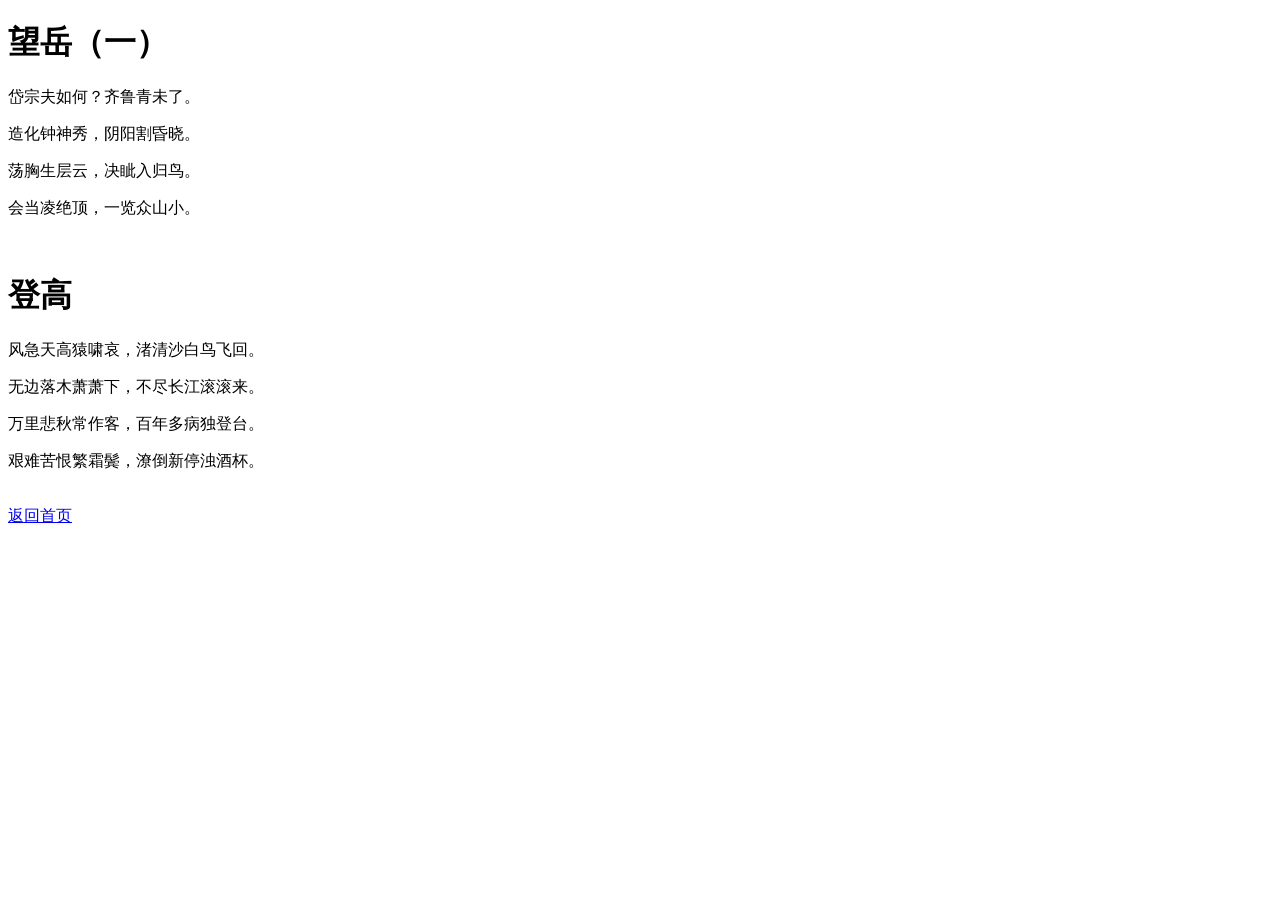
==== poets/dufu.html @ c63a68df "add poets" ====
<!DOCTYPE html>
<html>
<head>
    <meta charset="UTF-8">
    <title>杜甫诗词</title>
</head>
<body>
    <h1>望岳（一）</h1>
    <p>岱宗夫如何？齐鲁青未了。</p>
    <p>造化钟神秀，阴阳割昏晓。</p>
        <p>荡胸生层云，决眦入归鸟。</p>
        <p>会当凌绝顶，一览众山小。</p>
    <br>
    <h1>登高</h1>
    <p>风急天高猿啸哀，渚清沙白鸟飞回。</p>
    <p>无边落木萧萧下，不尽长江滚滚来。</p>
        <p>万里悲秋常作客，百年多病独登台。</p>
        <p>艰难苦恨繁霜鬓，潦倒新停浊酒杯。</p>
    <br>
    <a href="index.html">返回首页</a>
</body>
</html>
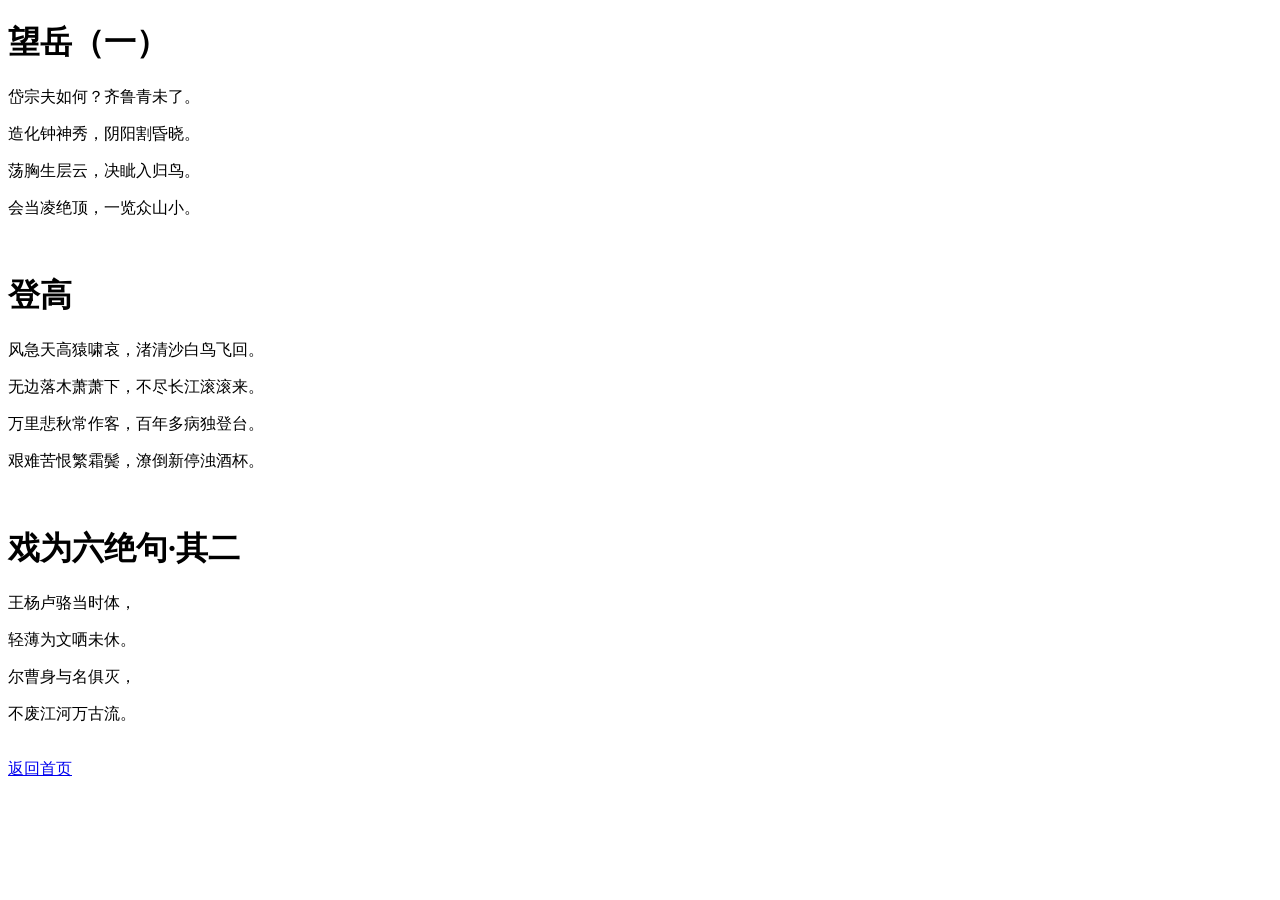
==== commit f617db2c: "mod dufu" ====
--- a/poets/dufu.html
+++ b/poets/dufu.html
@@ -1,23 +1,29 @@
 <!DOCTYPE html>
 <html>
-<head>
+  
+  <head>
     <meta charset="UTF-8">
-    <title>杜甫诗词</title>
-</head>
-<body>
+    <title>杜甫诗词</title></head>
+  
+  <body>
     <h1>望岳（一）</h1>
     <p>岱宗夫如何？齐鲁青未了。</p>
     <p>造化钟神秀，阴阳割昏晓。</p>
-        <p>荡胸生层云，决眦入归鸟。</p>
-        <p>会当凌绝顶，一览众山小。</p>
+    <p>荡胸生层云，决眦入归鸟。</p>
+    <p>会当凌绝顶，一览众山小。</p>
     <br>
     <h1>登高</h1>
     <p>风急天高猿啸哀，渚清沙白鸟飞回。</p>
     <p>无边落木萧萧下，不尽长江滚滚来。</p>
-        <p>万里悲秋常作客，百年多病独登台。</p>
-        <p>艰难苦恨繁霜鬓，潦倒新停浊酒杯。</p>
+    <p>万里悲秋常作客，百年多病独登台。</p>
+    <p>艰难苦恨繁霜鬓，潦倒新停浊酒杯。</p>
     <br>
-    <a href="index.html">返回首页</a>
-</body>
+    <h1>戏为六绝句·其二</h1>
+    <p>王杨卢骆当时体，</p>
+    <p>轻薄为文哂未休。</p>
+    <p>尔曹身与名俱灭，</p>
+    <p>不废江河万古流。</p>
+    <br>
+    <a href="index.html">返回首页</a></body>
+
 </html>
-
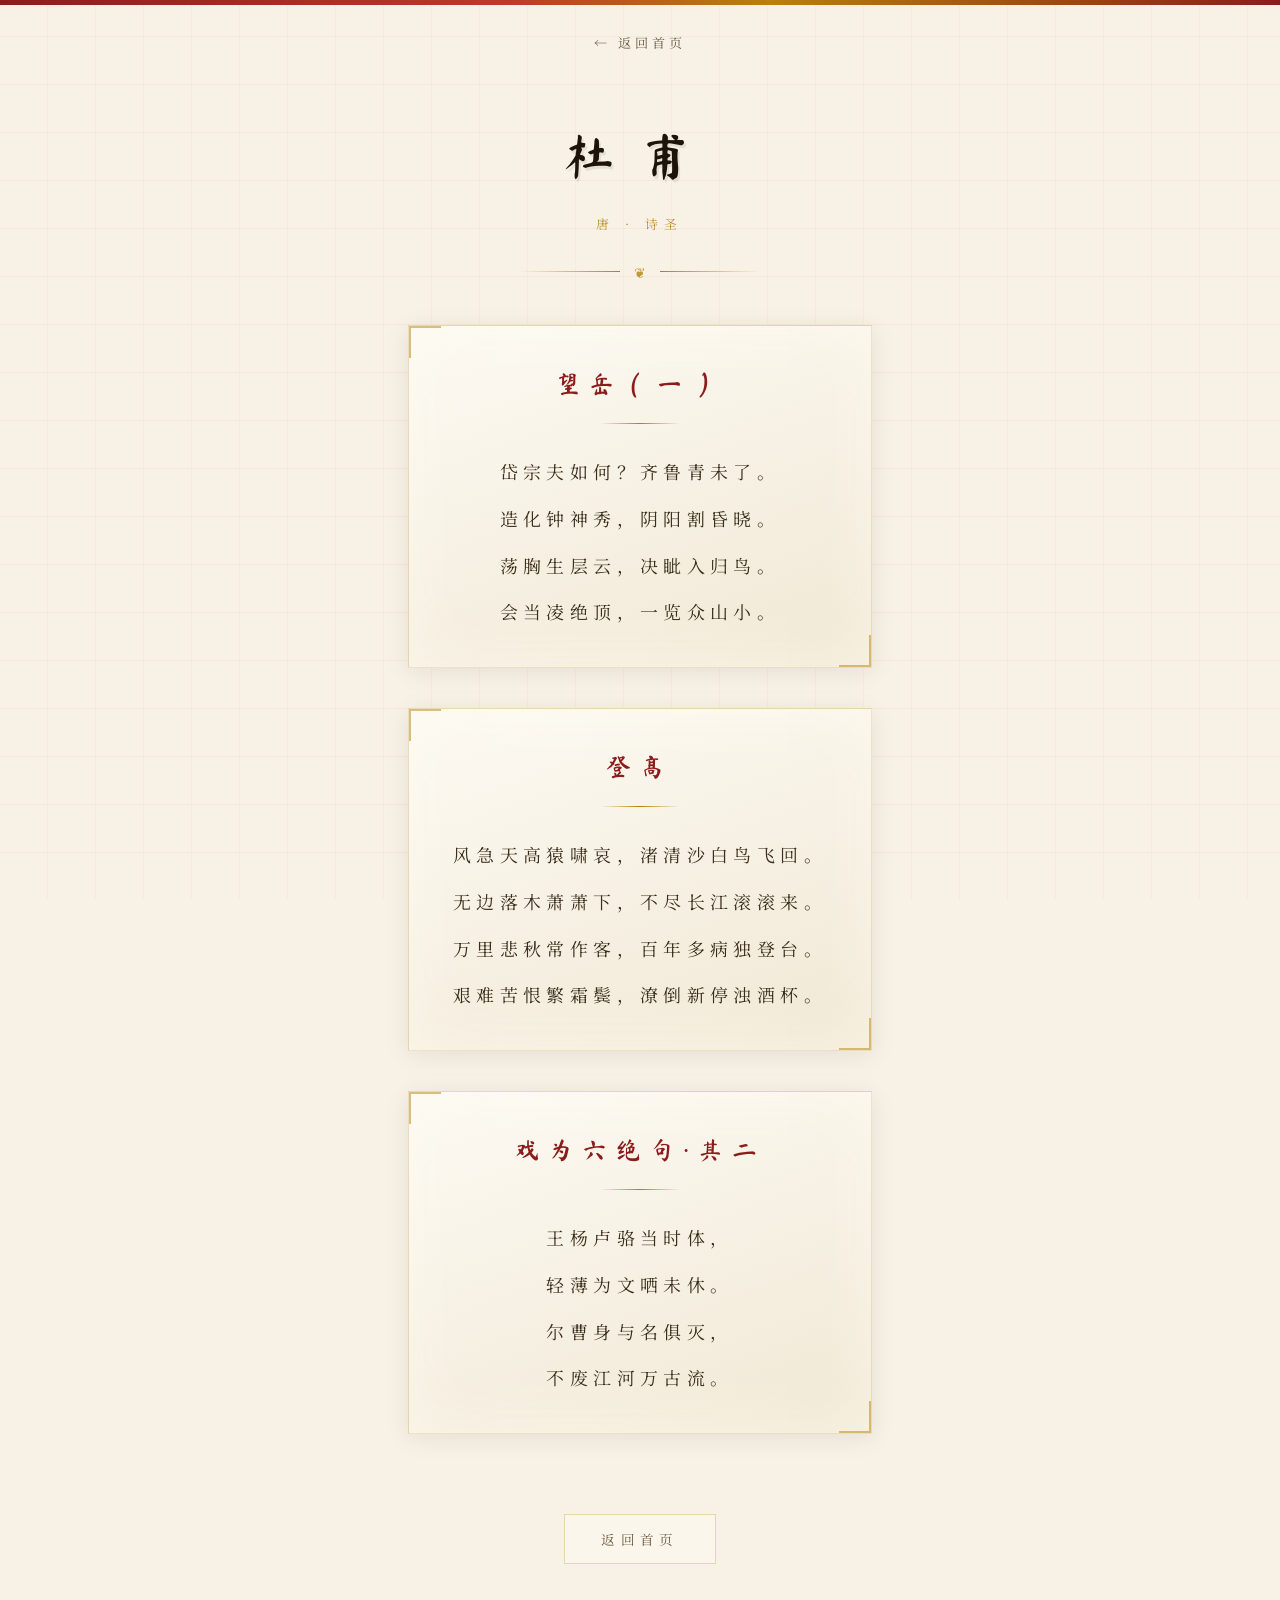
==== commit babb6995: "add poet.css" ====
--- a/poets/dufu.html
+++ b/poets/dufu.html
@@ -1,29 +1,54 @@
 <!DOCTYPE html>
 <html>
-  
-  <head>
+<head>
     <meta charset="UTF-8">
-    <title>杜甫诗词</title></head>
-  
-  <body>
-    <h1>望岳（一）</h1>
-    <p>岱宗夫如何？齐鲁青未了。</p>
-    <p>造化钟神秀，阴阳割昏晓。</p>
-    <p>荡胸生层云，决眦入归鸟。</p>
-    <p>会当凌绝顶，一览众山小。</p>
-    <br>
-    <h1>登高</h1>
-    <p>风急天高猿啸哀，渚清沙白鸟飞回。</p>
-    <p>无边落木萧萧下，不尽长江滚滚来。</p>
-    <p>万里悲秋常作客，百年多病独登台。</p>
-    <p>艰难苦恨繁霜鬓，潦倒新停浊酒杯。</p>
-    <br>
-    <h1>戏为六绝句·其二</h1>
-    <p>王杨卢骆当时体，</p>
-    <p>轻薄为文哂未休。</p>
-    <p>尔曹身与名俱灭，</p>
-    <p>不废江河万古流。</p>
-    <br>
-    <a href="index.html">返回首页</a></body>
+    <title>杜甫诗词</title>
+    <link rel="stylesheet" href="poet.css">
+    </head>
+<body>
+<!-- 返回导航 -->
+<nav class="nav-back">
+    <a href="../index.html">← 返回首页</a>
+</nav>
 
+<!-- 诗人标题 -->
+<header class="page-header">
+    <div class="poet-name">杜甫</div>
+    <div class="poet-meta">唐 · 诗圣</div>
+    <div class="divider"><span>❦</span></div>
+</header>
+
+<!-- 诗词列表 -->
+<main class="poems-container">
+
+    <article class="poem-card">
+        <h1>望岳（一）</h1>
+        <p>岱宗夫如何？齐鲁青未了。</p>
+        <p>造化钟神秀，阴阳割昏晓。</p>
+        <p>荡胸生层云，决眦入归鸟。</p>
+        <p>会当凌绝顶，一览众山小。</p>
+    </article>
+
+    <article class="poem-card">
+        <h1>登高</h1>
+        <p>风急天高猿啸哀，渚清沙白鸟飞回。</p>
+        <p>无边落木萧萧下，不尽长江滚滚来。</p>
+        <p>万里悲秋常作客，百年多病独登台。</p>
+        <p>艰难苦恨繁霜鬓，潦倒新停浊酒杯。</p>
+    </article>
+
+    <article class="poem-card">
+        <h1>戏为六绝句·其二</h1>
+        <p>王杨卢骆当时体，</p>
+        <p>轻薄为文哂未休。</p>
+        <p>尔曹身与名俱灭，</p>
+        <p>不废江河万古流。</p>
+    </article>
+</main>
+
+<!-- 底部返回 -->
+<div class="footer-nav">
+    <a href="../index.html">返回首页</a>
+</div>
+</body>
 </html>
--- a/poets/poet.css
+++ b/poets/poet.css
@@ -0,0 +1,340 @@
+/* ================================================
+   中国古诗词 · poet.css
+   风格：水墨宣纸 · 诗词阅读专用
+   ================================================ */
+
+@import url('https://fonts.googleapis.com/css2?family=Noto+Serif+SC:wght@300;400;600;700&family=Ma+Shan+Zheng&display=swap');
+
+/* ===== CSS 变量（与 style.css 保持一致） ===== */
+:root {
+  --paper:      #f7f1e6;
+  --paper-dark: #ede3ce;
+  --paper-mid:  #f0e8d5;
+  --ink:        #1c1409;
+  --ink-mid:    #3a2d1a;
+  --ink-light:  #6b5a42;
+  --gold:       #b5820a;
+  --gold-light: #d4a843;
+  --gold-pale:  rgba(181,130,10,0.12);
+  --red:        #8b1c1c;
+  --shadow-sm:  rgba(28,20,9,0.08);
+  --shadow-md:  rgba(28,20,9,0.15);
+}
+
+/* ===== 全局重置 ===== */
+*, *::before, *::after {
+  box-sizing: border-box;
+  margin: 0;
+  padding: 0;
+}
+
+html {
+  scroll-behavior: smooth;
+}
+
+/* ===== 页面基础（与 style.css 一致） ===== */
+body {
+  background-color: var(--paper);
+  color: var(--ink);
+  font-family: 'Noto Serif SC', 'Songti SC', '宋体', serif;
+  font-weight: 400;
+  line-height: 1.8;
+  min-height: 100vh;
+  display: flex;
+  flex-direction: column;
+  position: relative;
+  overflow-x: hidden;
+}
+
+/* 宣纸格纹背景 */
+body::before {
+  content: '';
+  position: fixed;
+  inset: 0;
+  background-image:
+    repeating-linear-gradient(
+      0deg,
+      transparent,
+      transparent 47px,
+      rgba(181,130,10,0.06) 47px,
+      rgba(181,130,10,0.06) 48px
+    ),
+    repeating-linear-gradient(
+      90deg,
+      transparent,
+      transparent 47px,
+      rgba(181,130,10,0.04) 47px,
+      rgba(181,130,10,0.04) 48px
+    );
+  pointer-events: none;
+  z-index: 0;
+}
+
+/* 顶部朱红横条 */
+body::after {
+  content: '';
+  position: fixed;
+  top: 0; left: 0; right: 0;
+  height: 5px;
+  background: linear-gradient(90deg, var(--red) 0%, #c0392b 40%, var(--gold) 60%, var(--red) 100%);
+  z-index: 999;
+}
+
+/* ===== 返回导航 ===== */
+.nav-back {
+  position: relative;
+  z-index: 1;
+  max-width: 700px;
+  margin: 0 auto;
+  padding: 28px 32px 0;
+}
+
+.nav-back a {
+  text-decoration: none;
+  color: var(--ink-light);
+  font-size: 0.82rem;
+  letter-spacing: 0.3em;
+  display: inline-flex;
+  align-items: center;
+  gap: 6px;
+  transition: all 0.3s;
+  border-bottom: 1px solid transparent;
+  padding-bottom: 2px;
+}
+
+.nav-back a:hover {
+  color: var(--gold);
+  border-bottom-color: var(--gold-light);
+}
+
+/* ===== 诗人 & 页面标题 ===== */
+.page-header {
+  position: relative;
+  z-index: 1;
+  text-align: center;
+  padding: 52px 32px 40px;
+  max-width: 700px;
+  margin: 0 auto;
+}
+
+.page-header .poet-name {
+  font-family: 'Ma Shan Zheng', cursive;
+  font-size: clamp(2rem, 6vw, 3.2rem);
+  font-weight: 400;
+  color: var(--ink);
+  letter-spacing: 0.5em;
+  text-shadow: 2px 3px 0 rgba(28,20,9,0.08);
+  animation: fadeDown 0.8s ease both;
+}
+
+.page-header .poet-meta {
+  margin-top: 10px;
+  font-size: 0.8rem;
+  color: var(--gold);
+  letter-spacing: 0.5em;
+  font-weight: 300;
+  animation: fadeDown 0.8s 0.1s ease both;
+}
+
+/* 标题分隔装饰 */
+.page-header .divider {
+  display: flex;
+  align-items: center;
+  justify-content: center;
+  gap: 14px;
+  margin-top: 24px;
+  animation: fadeDown 0.8s 0.15s ease both;
+}
+
+.page-header .divider::before,
+.page-header .divider::after {
+  content: '';
+  width: 100px;
+  height: 1px;
+  background: linear-gradient(90deg, transparent, var(--gold));
+}
+
+.page-header .divider::after {
+  background: linear-gradient(90deg, var(--gold), transparent);
+}
+
+.page-header .divider span {
+  color: var(--gold);
+  font-size: 0.9rem;
+  opacity: 0.8;
+}
+
+/* ===== 诗词主区域 ===== */
+.poems-container {
+  position: relative;
+  z-index: 1;
+  max-width: 700px;
+  margin: 0 auto;
+  padding: 0 32px 80px;
+  display: flex;
+  flex-direction: column;
+  gap: 40px;
+}
+
+/* ===== 单首诗词卡片 ===== */
+.poem-card {
+  background: linear-gradient(160deg, #fdfaf3, var(--paper-mid));
+  border: 1px solid rgba(181,130,10,0.2);
+  box-shadow: 0 4px 24px var(--shadow-sm), inset 0 0 60px rgba(255,252,240,0.6);
+  padding: 36px 44px 32px;
+  position: relative;
+  overflow: hidden;
+  animation: fadeUp 0.7s ease both;
+}
+
+/* 卡片左上角角线装饰 */
+.poem-card::before {
+  content: '';
+  position: absolute;
+  top: 0; left: 0;
+  width: 32px; height: 32px;
+  border-top: 2px solid var(--gold);
+  border-left: 2px solid var(--gold);
+  opacity: 0.5;
+}
+
+.poem-card::after {
+  content: '';
+  position: absolute;
+  bottom: 0; right: 0;
+  width: 32px; height: 32px;
+  border-bottom: 2px solid var(--gold);
+  border-right: 2px solid var(--gold);
+  opacity: 0.5;
+}
+
+/* 诗名标题 */
+.poem-card h1,
+.poem-card h2 {
+  font-family: 'Ma Shan Zheng', cursive;
+  font-weight: 400;
+  color: var(--red);
+  letter-spacing: 0.35em;
+  text-align: center;
+  margin-bottom: 24px;
+  position: relative;
+  padding-bottom: 18px;
+  font-size: 1.55rem;
+}
+
+.poem-card h1::after,
+.poem-card h2::after {
+  content: '';
+  position: absolute;
+  bottom: 0; left: 50%;
+  transform: translateX(-50%);
+  width: 80px; height: 1px;
+  background: linear-gradient(90deg, transparent, var(--gold), transparent);
+}
+
+/* 诗句 */
+.poem-card p {
+  text-align: center;
+  font-size: 1.12rem;
+  line-height: 2.6;
+  letter-spacing: 0.3em;
+  color: var(--ink-mid);
+  margin-bottom: 0;
+}
+
+/* 诗句悬停高亮 */
+.poem-card p:hover {
+  color: var(--ink);
+  background: rgba(181,130,10,0.04);
+  border-radius: 2px;
+  transition: all 0.25s;
+}
+
+/* ===== 页脚返回按钮 ===== */
+.footer-nav {
+  position: relative;
+  z-index: 1;
+  text-align: center;
+  padding: 0 32px 60px;
+}
+
+.footer-nav a {
+  display: inline-block;
+  text-decoration: none;
+  color: var(--ink-light);
+  font-size: 0.85rem;
+  letter-spacing: 0.4em;
+  padding: 12px 36px;
+  border: 1px solid rgba(181,130,10,0.28);
+  background: rgba(255,252,240,0.5);
+  transition: all 0.3s ease;
+  position: relative;
+  overflow: hidden;
+}
+
+.footer-nav a::before {
+  content: '';
+  position: absolute;
+  bottom: 0; left: 0;
+  width: 100%; height: 2px;
+  background: linear-gradient(90deg, var(--red), var(--gold));
+  transform: scaleX(0);
+  transform-origin: left;
+  transition: transform 0.35s ease;
+}
+
+.footer-nav a:hover {
+  color: var(--ink);
+  border-color: var(--gold);
+  background: rgba(181,130,10,0.07);
+  box-shadow: 0 2px 12px var(--shadow-sm);
+  transform: translateY(-2px);
+}
+
+.footer-nav a:hover::before {
+  transform: scaleX(1);
+}
+
+/* ===== 动画 ===== */
+@keyframes fadeDown {
+  from { opacity: 0; transform: translateY(-16px); }
+  to   { opacity: 1; transform: translateY(0); }
+}
+
+@keyframes fadeUp {
+  from { opacity: 0; transform: translateY(20px); }
+  to   { opacity: 1; transform: translateY(0); }
+}
+
+/* 错开每张卡片入场 */
+.poem-card:nth-child(1) { animation-delay: 0.2s; }
+.poem-card:nth-child(2) { animation-delay: 0.35s; }
+.poem-card:nth-child(3) { animation-delay: 0.5s; }
+.poem-card:nth-child(4) { animation-delay: 0.65s; }
+.poem-card:nth-child(5) { animation-delay: 0.8s; }
+
+/* ===== 响应式 ===== */
+@media (max-width: 560px) {
+  .poems-container {
+    padding: 0 16px 60px;
+    gap: 28px;
+  }
+
+  .poem-card {
+    padding: 28px 24px 24px;
+  }
+
+  .poem-card h1,
+  .poem-card h2 {
+    font-size: 1.3rem;
+  }
+
+  .poem-card p {
+    font-size: 1rem;
+    line-height: 2.4;
+  }
+
+  .page-header {
+    padding: 44px 20px 32px;
+  }
+}
